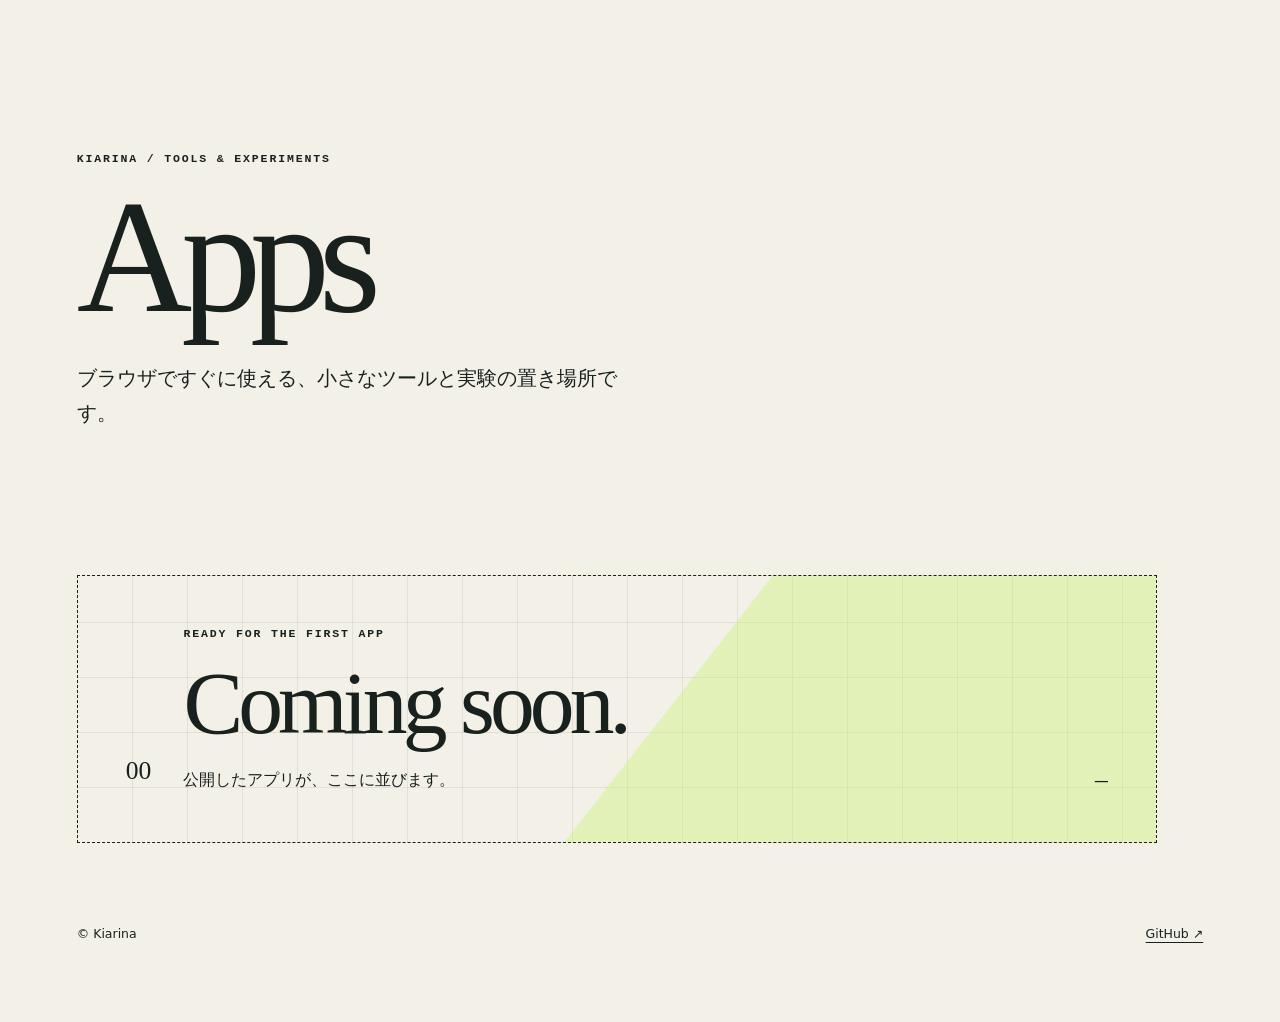
==== index.html @ 95cdfb2d "Initialize static app hub" ====
<!doctype html>
<html lang="ja">
  <head>
    <meta charset="utf-8">
    <meta name="viewport" content="width=device-width, initial-scale=1">
    <meta name="description" content="Kiarinaが制作しているWebアプリの入口。">
    <title>Kiarina Apps</title>
    <link rel="stylesheet" href="./assets/style.css">
  </head>
  <body>
    <main class="hub-shell">
      <header class="hub-header">
        <p class="eyebrow">KIARINA / TOOLS &amp; EXPERIMENTS</p>
        <h1>Apps</h1>
        <p class="hub-intro">ブラウザですぐに使える、小さなツールと実験の置き場所です。</p>
      </header>

      <section class="app-grid" aria-label="Apps">
        <div class="empty-card">
          <span class="card-number">00</span>
          <div>
            <p class="app-status">READY FOR THE FIRST APP</p>
            <h2>Coming soon.</h2>
            <p>公開したアプリが、ここに並びます。</p>
          </div>
          <span class="prompt" aria-hidden="true">_</span>
        </div>
      </section>

      <footer class="hub-footer">
        <span>© Kiarina</span>
        <a href="https://github.com/kiarina/apps">GitHub ↗</a>
      </footer>
    </main>
  </body>
</html>
---- assets/style.css ----
:root {
  --ink: #18211e;
  --paper: #f3f0e8;
  --acid: #c7f36b;
  --blue: #668fa3;
  --line: rgba(24, 33, 30, 0.16);
}

* {
  box-sizing: border-box;
}

body {
  margin: 0;
  background: var(--paper);
  color: var(--ink);
  font-family: "Hiragino Sans", "Yu Gothic", "Noto Sans JP", system-ui, sans-serif;
  line-height: 1.75;
}

a {
  color: inherit;
}

::selection {
  background: var(--acid);
}

.hub-shell {
  display: flex;
  flex-direction: column;
  min-height: 100vh;
  padding: clamp(2rem, 6vw, 5rem);
}

.hub-header {
  max-width: 780px;
  padding-top: 8vh;
}

.eyebrow,
.app-status {
  margin: 0 0 1rem;
  font-family: ui-monospace, SFMono-Regular, Menlo, monospace;
  font-size: 0.72rem;
  font-weight: 700;
  letter-spacing: 0.16em;
}

.hub-header h1 {
  margin: 0;
  font-family: Georgia, "Times New Roman", serif;
  font-size: clamp(4.5rem, 14vw, 10rem);
  font-weight: 400;
  letter-spacing: -0.07em;
  line-height: 0.9;
}

.hub-intro {
  max-width: 550px;
  margin: 2rem 0 0;
  font-size: clamp(1rem, 2vw, 1.25rem);
}

.app-grid {
  width: 100%;
  max-width: 1080px;
  margin-top: clamp(4rem, 12vw, 9rem);
}

.empty-card {
  display: grid;
  grid-template-columns: auto 1fr auto;
  gap: clamp(1rem, 3vw, 2rem);
  align-items: end;
  min-height: 250px;
  padding: clamp(1.5rem, 4vw, 3rem);
  border: 1px dashed var(--ink);
  background:
    linear-gradient(128deg, transparent 54%, rgba(199, 243, 107, 0.38) 54%),
    repeating-linear-gradient(90deg, transparent 0 54px, var(--line) 55px),
    repeating-linear-gradient(0deg, transparent 0 54px, var(--line) 55px);
}

.card-number,
.prompt {
  font-family: Georgia, "Times New Roman", serif;
  font-size: 1.6rem;
}

.prompt {
  animation: blink 1.1s step-end infinite;
}

.empty-card h2 {
  margin: 0;
  font-family: Georgia, "Times New Roman", serif;
  font-size: clamp(2.6rem, 7vw, 5.6rem);
  font-weight: 400;
  letter-spacing: -0.055em;
  line-height: 0.95;
}

.empty-card p:last-child {
  margin: 1.3rem 0 0;
}

.hub-footer {
  display: flex;
  flex-wrap: wrap;
  gap: 1.5rem;
  justify-content: space-between;
  margin-top: auto;
  padding-top: 5rem;
  font-size: 0.78rem;
}

.hub-footer a {
  text-underline-offset: 0.3em;
}

@keyframes blink {
  50% {
    opacity: 0;
  }
}

@media (prefers-reduced-motion: reduce) {
  .prompt {
    animation: none;
  }
}

@media (max-width: 560px) {
  .empty-card {
    grid-template-columns: 1fr auto;
  }

  .card-number {
    display: none;
  }
}
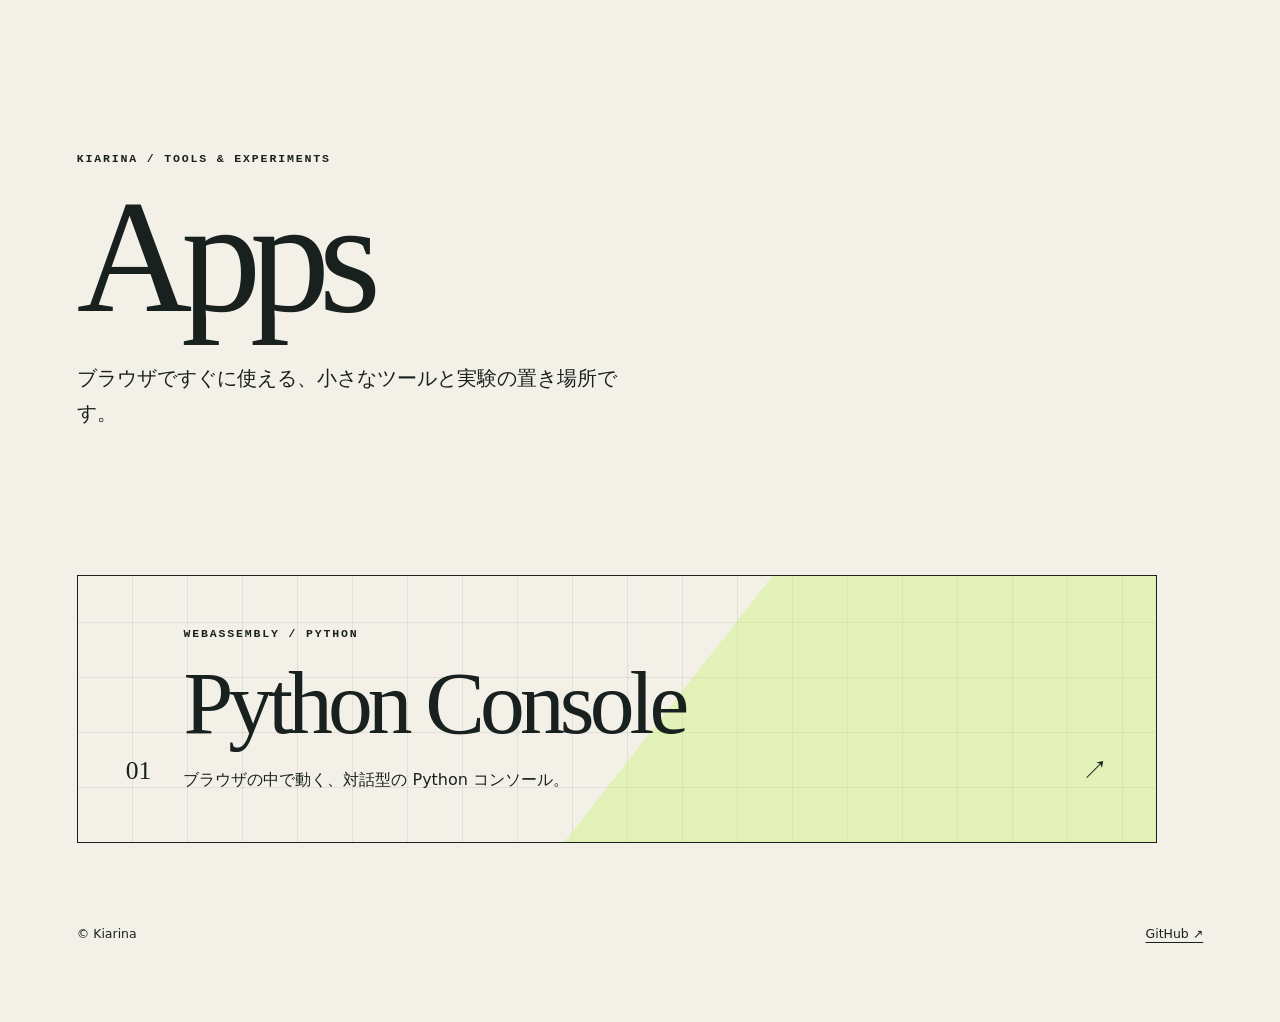
==== commit aa1332e6: "Add WebAssembly Python console" ====
--- a/index.html
+++ b/index.html
@@ -16,15 +16,15 @@
       </header>
 
       <section class="app-grid" aria-label="Apps">
-        <div class="empty-card">
-          <span class="card-number">00</span>
+        <a class="app-card" href="./python-console/">
+          <span class="card-number">01</span>
           <div>
-            <p class="app-status">READY FOR THE FIRST APP</p>
-            <h2>Coming soon.</h2>
-            <p>公開したアプリが、ここに並びます。</p>
+            <p class="app-status">WEBASSEMBLY / PYTHON</p>
+            <h2>Python Console</h2>
+            <p>ブラウザの中で動く、対話型の Python コンソール。</p>
           </div>
-          <span class="prompt" aria-hidden="true">_</span>
-        </div>
+          <span class="card-arrow" aria-hidden="true">↗</span>
+        </a>
       </section>
 
       <footer class="hub-footer">
--- a/assets/style.css
+++ b/assets/style.css
@@ -68,31 +68,41 @@
   margin-top: clamp(4rem, 12vw, 9rem);
 }
 
-.empty-card {
+.app-card {
   display: grid;
   grid-template-columns: auto 1fr auto;
   gap: clamp(1rem, 3vw, 2rem);
   align-items: end;
   min-height: 250px;
   padding: clamp(1.5rem, 4vw, 3rem);
-  border: 1px dashed var(--ink);
+  border: 1px solid var(--ink);
   background:
     linear-gradient(128deg, transparent 54%, rgba(199, 243, 107, 0.38) 54%),
     repeating-linear-gradient(90deg, transparent 0 54px, var(--line) 55px),
     repeating-linear-gradient(0deg, transparent 0 54px, var(--line) 55px);
+  color: inherit;
+  text-decoration: none;
+  transition: background-color 180ms ease, transform 180ms ease;
+}
+
+.app-card:hover,
+.app-card:focus-visible {
+  background-color: rgba(199, 243, 107, 0.28);
+  transform: translateY(-4px);
+}
+
+.app-card:focus-visible {
+  outline: 3px solid var(--blue);
+  outline-offset: 4px;
 }
 
 .card-number,
-.prompt {
+.card-arrow {
   font-family: Georgia, "Times New Roman", serif;
   font-size: 1.6rem;
 }
 
-.prompt {
-  animation: blink 1.1s step-end infinite;
-}
-
-.empty-card h2 {
+.app-card h2 {
   margin: 0;
   font-family: Georgia, "Times New Roman", serif;
   font-size: clamp(2.6rem, 7vw, 5.6rem);
@@ -101,7 +111,7 @@
   line-height: 0.95;
 }
 
-.empty-card p:last-child {
+.app-card p:last-child {
   margin: 1.3rem 0 0;
 }
 
@@ -119,20 +129,14 @@
   text-underline-offset: 0.3em;
 }
 
-@keyframes blink {
-  50% {
-    opacity: 0;
-  }
-}
-
 @media (prefers-reduced-motion: reduce) {
-  .prompt {
-    animation: none;
+  .app-card {
+    transition: none;
   }
 }
 
 @media (max-width: 560px) {
-  .empty-card {
+  .app-card {
     grid-template-columns: 1fr auto;
   }
 
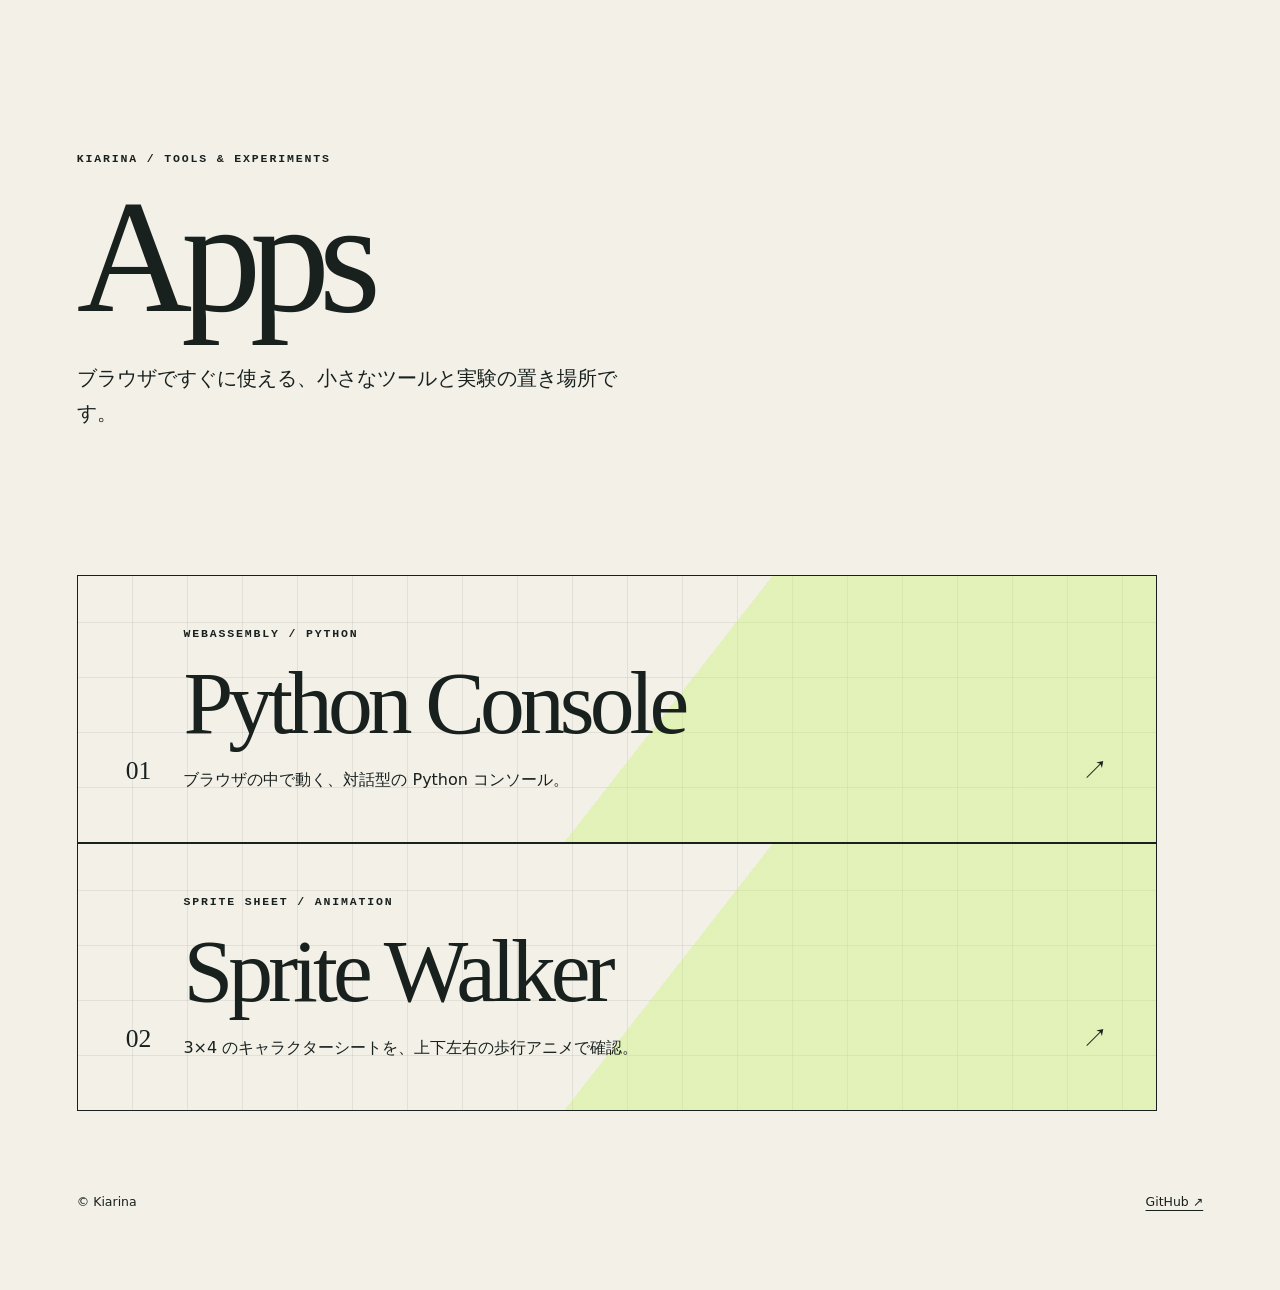
==== commit 99e6323a: "Add a 3x4 sprite sheet walk-cycle previewer" ====
--- a/index.html
+++ b/index.html
@@ -25,6 +25,15 @@
           </div>
           <span class="card-arrow" aria-hidden="true">↗</span>
         </a>
+        <a class="app-card" href="./sprite-walker/">
+          <span class="card-number">02</span>
+          <div>
+            <p class="app-status">SPRITE SHEET / ANIMATION</p>
+            <h2>Sprite Walker</h2>
+            <p>3×4 のキャラクターシートを、上下左右の歩行アニメで確認。</p>
+          </div>
+          <span class="card-arrow" aria-hidden="true">↗</span>
+        </a>
       </section>
 
       <footer class="hub-footer">
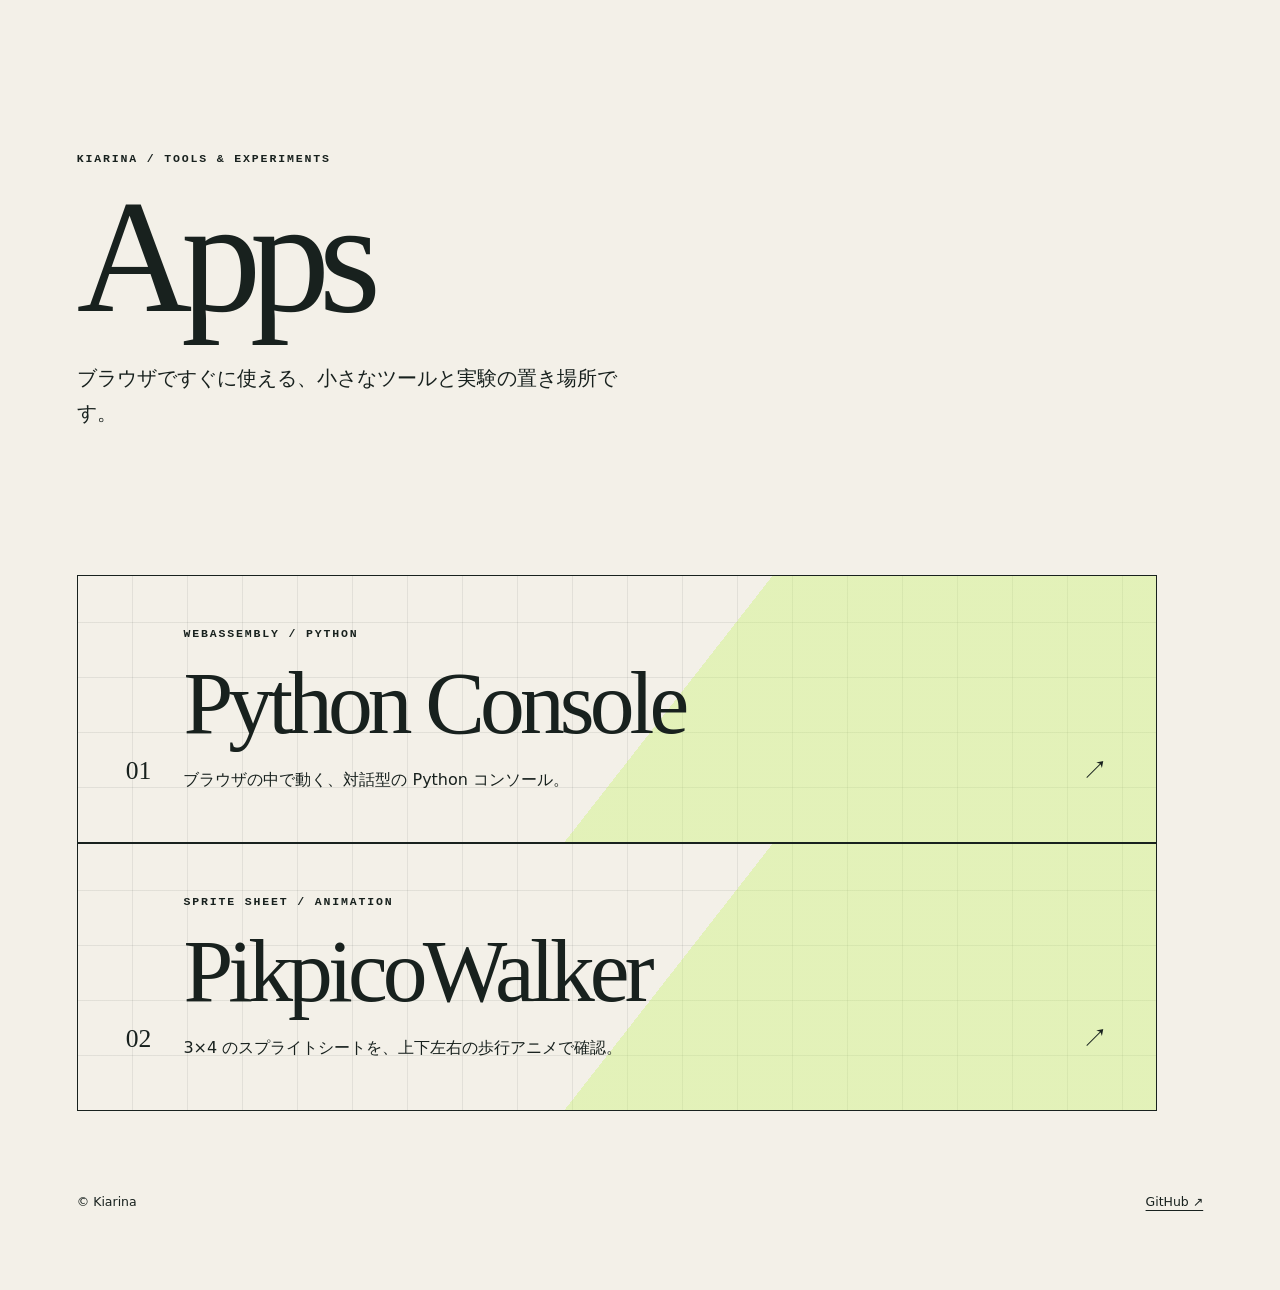
==== commit 36e545af: "Rename Sprite Walker to PikpicoWalker with a mini preview and SEO - Add a small live preview at the " ====
--- a/index.html
+++ b/index.html
@@ -5,6 +5,7 @@
     <meta name="viewport" content="width=device-width, initial-scale=1">
     <meta name="description" content="Kiarinaが制作しているWebアプリの入口。">
     <title>Kiarina Apps</title>
+    <link rel="canonical" href="https://kiarina.github.io/apps/">
     <link rel="stylesheet" href="./assets/style.css">
   </head>
   <body>
@@ -25,12 +26,12 @@
           </div>
           <span class="card-arrow" aria-hidden="true">↗</span>
         </a>
-        <a class="app-card" href="./sprite-walker/">
+        <a class="app-card" href="./pikpico-walker/">
           <span class="card-number">02</span>
           <div>
             <p class="app-status">SPRITE SHEET / ANIMATION</p>
-            <h2>Sprite Walker</h2>
-            <p>3×4 のキャラクターシートを、上下左右の歩行アニメで確認。</p>
+            <h2>PikpicoWalker</h2>
+            <p>3×4 のスプライトシートを、上下左右の歩行アニメで確認。</p>
           </div>
           <span class="card-arrow" aria-hidden="true">↗</span>
         </a>
